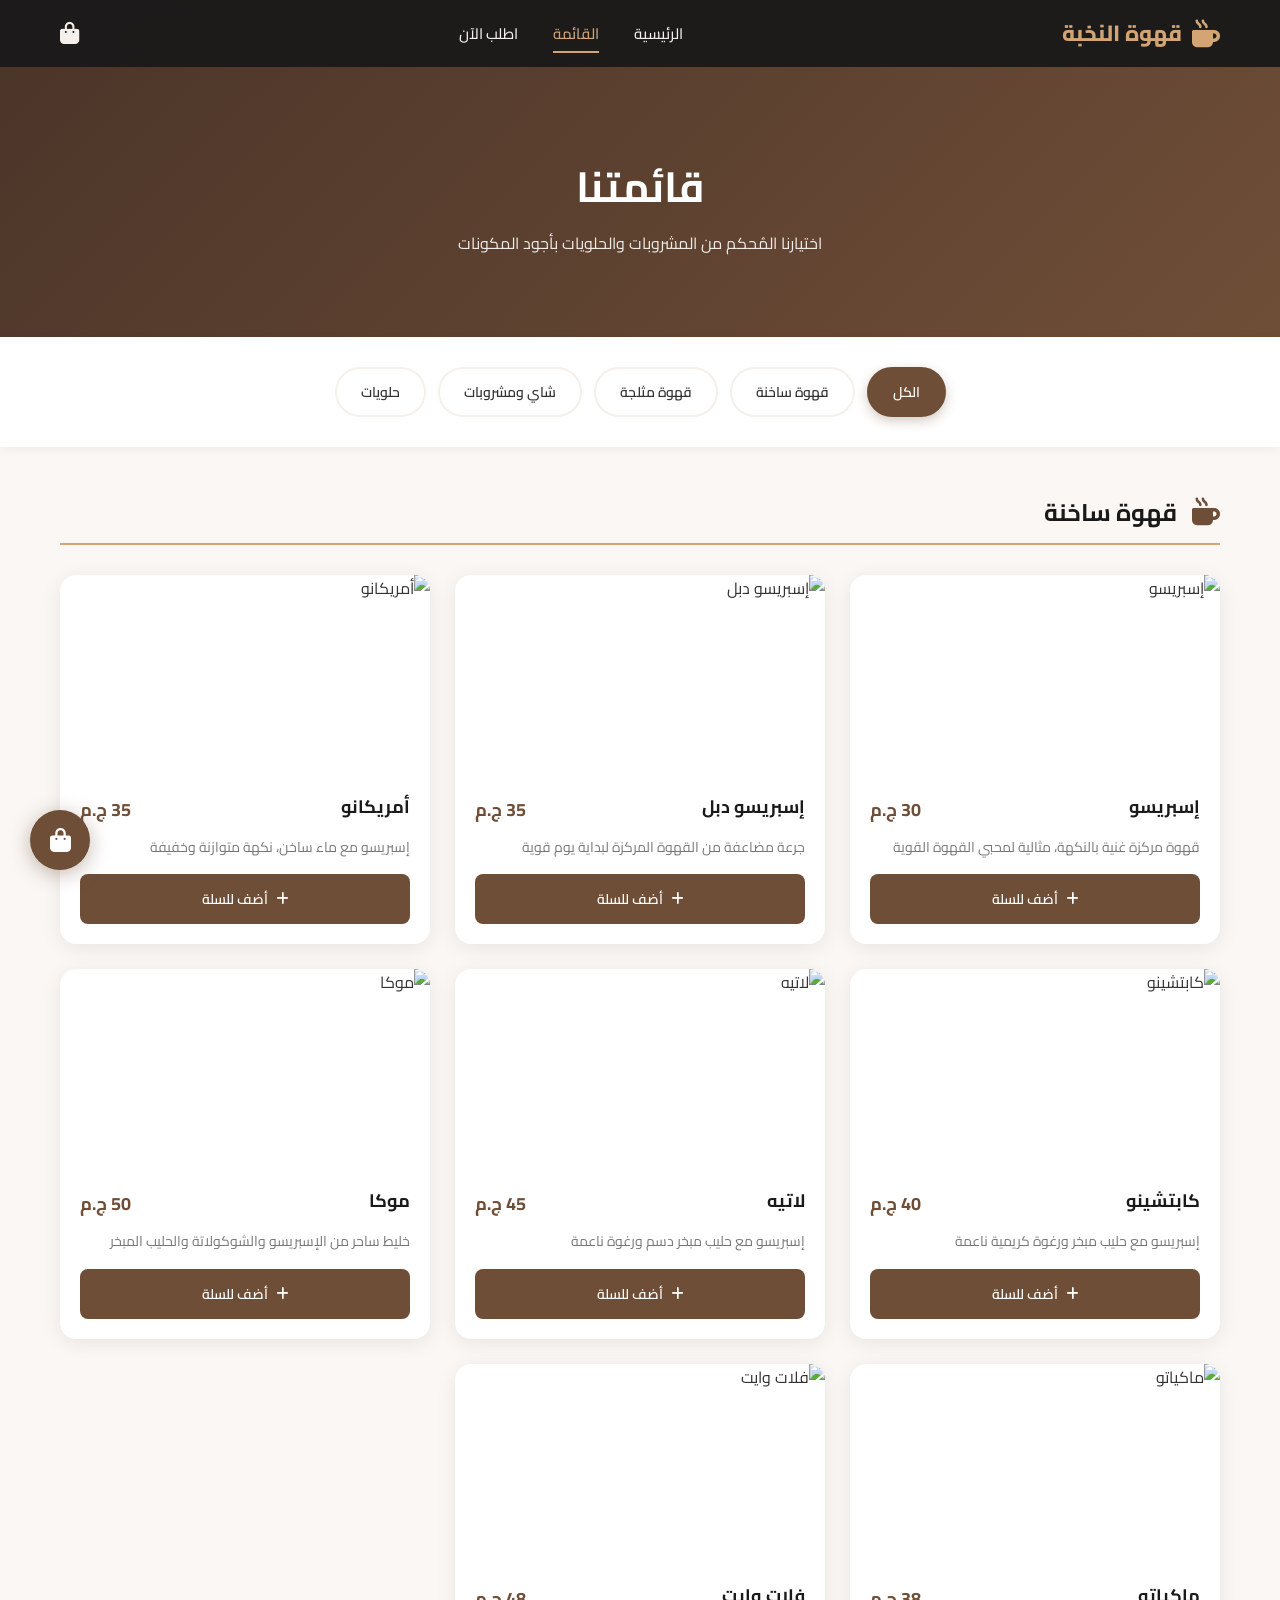
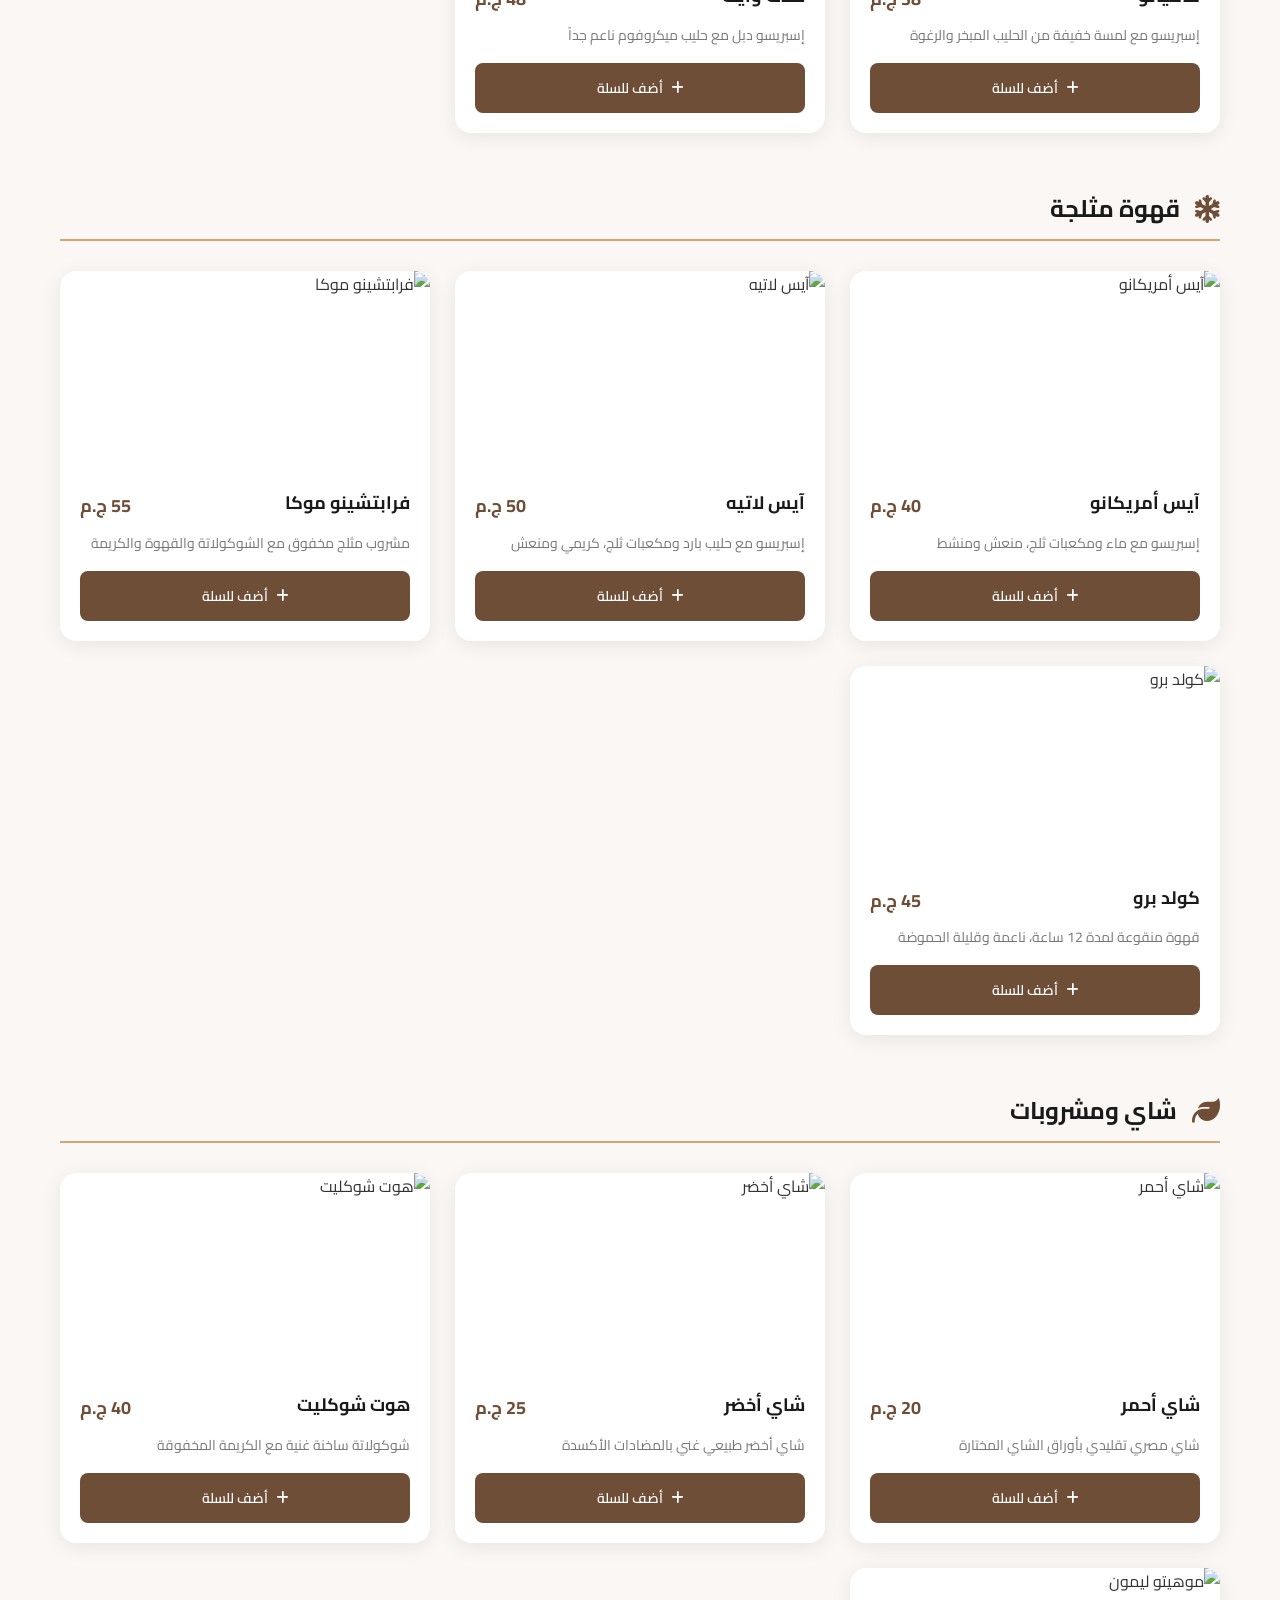
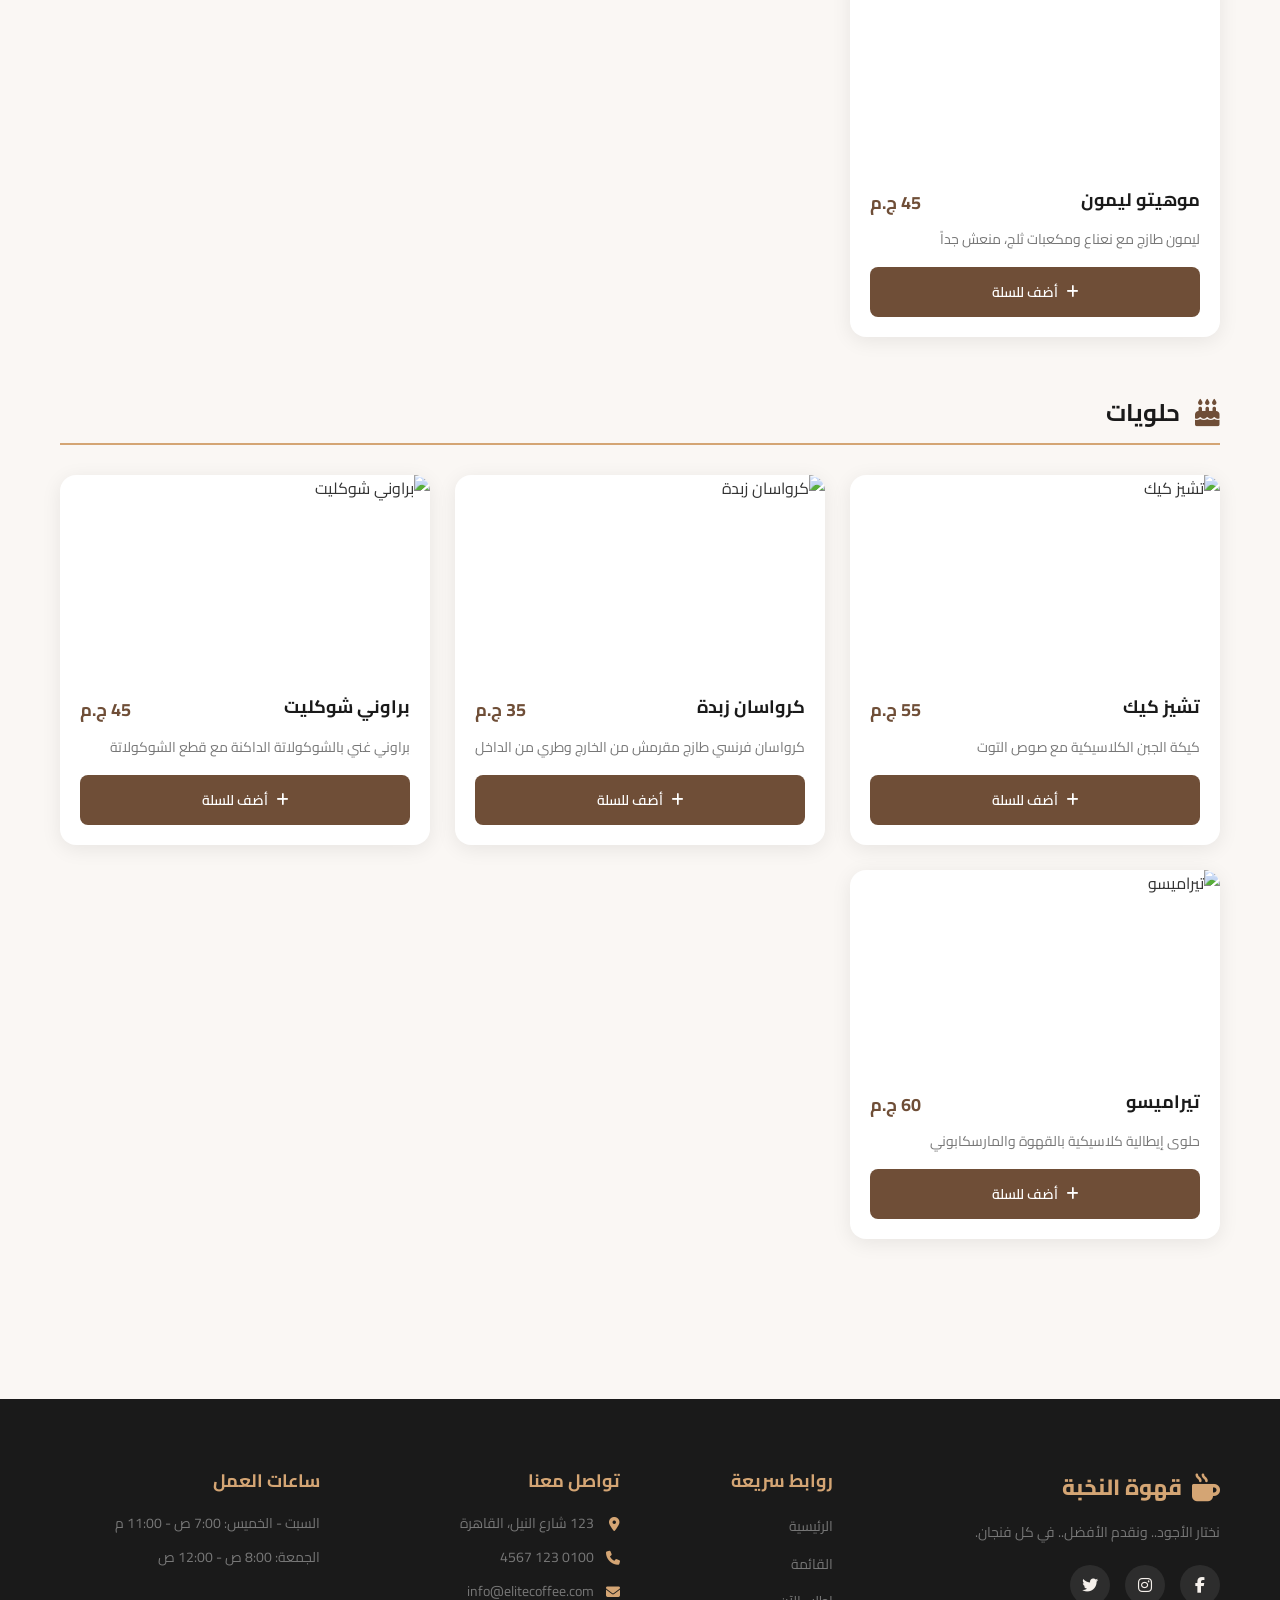
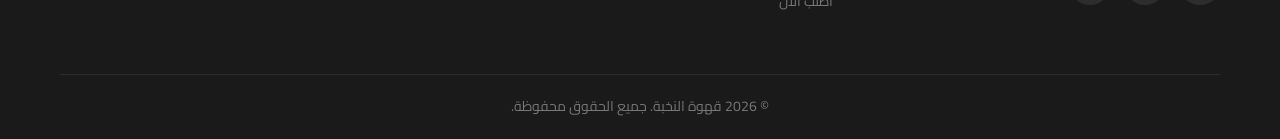
==== menu.html @ 3e500f98 "d" ====
<!DOCTYPE html>
<html lang="ar" dir="rtl">
<head>
    <meta charset="UTF-8">
    <meta name="viewport" content="width=device-width, initial-scale=1.0">
    <title>قهوة النخبة | القائمة</title>
    <link rel="stylesheet" href="style.css">
    <link href="https://fonts.googleapis.com/css2?family=Cairo:wght@300;400;600;700;800&display=swap" rel="stylesheet">
    <link rel="stylesheet" href="https://cdnjs.cloudflare.com/ajax/libs/font-awesome/6.4.0/css/all.min.css">
<base target="_blank">
</head>
<body>
    <!-- Navbar -->
    <nav class="navbar">
        <div class="container">
            <a href="index.html" class="logo">
                <i class="fas fa-mug-hot"></i>
                <span>قهوة النخبة</span>
            </a>
            <ul class="nav-links">
                <li><a href="index.html">الرئيسية</a></li>
                <li><a href="menu.html" class="active">القائمة</a></li>
                <li><a href="order.html">اطلب الآن</a></li>
            </ul>
            <a href="order.html" class="cart-icon">
                <i class="fas fa-shopping-bag"></i>
                <span class="cart-count">0</span>
            </a>
        </div>
    </nav>

    <!-- Menu Header -->
    <section class="page-header">
        <div class="page-header-content">
            <h1>قائمتنا</h1>
            <p>اختيارنا المُحكم من المشروبات والحلويات بأجود المكونات</p>
        </div>
    </section>

    <!-- Menu Filter -->
    <section class="menu-filter">
        <div class="container">
            <div class="filter-buttons">
                <button class="filter-btn active" data-filter="all">الكل</button>
                <button class="filter-btn" data-filter="hot">قهوة ساخنة</button>
                <button class="filter-btn" data-filter="cold">قهوة مثلجة</button>
                <button class="filter-btn" data-filter="tea">شاي ومشروبات</button>
                <button class="filter-btn" data-filter="dessert">حلويات</button>
            </div>
        </div>
    </section>

    <!-- Menu Content -->
    <section class="menu-content">
        <div class="container">
            <!-- Hot Coffee -->
            <div class="menu-category" data-category="hot">
                <div class="category-header">
                    <i class="fas fa-mug-hot"></i>
                    <h2>قهوة ساخنة</h2>
                </div>
                <div class="menu-grid">
                    <div class="menu-item" data-id="1" data-name="إسبريسو" data-price="30" data-image="https://images.unsplash.com/photo-1510591509098-f4fdc6d0ff04?w=300&h=300&fit=crop">
                        <div class="menu-item-image">
                            <img src="https://images.unsplash.com/photo-1510591509098-f4fdc6d0ff04?w=300&h=300&fit=crop" alt="إسبريسو">
                        </div>
                        <div class="menu-item-info">
                            <div class="menu-item-header">
                                <h3>إسبريسو</h3>
                                <span class="menu-item-price">30 ج.م</span>
                            </div>
                            <p class="menu-item-desc">قهوة مركزة غنية بالنكهة، مثالية لمحبي القهوة القوية</p>
                            <button class="btn-add" onclick="addToCart(1)">
                                <i class="fas fa-plus"></i> أضف للسلة
                            </button>
                        </div>
                    </div>
                    <div class="menu-item" data-id="2" data-name="إسبريسو دبل" data-price="35" data-image="https://images.unsplash.com/photo-1461023058943-07fcbe16d735?w=300&h=300&fit=crop">
                        <div class="menu-item-image">
                            <img src="https://images.unsplash.com/photo-1461023058943-07fcbe16d735?w=300&h=300&fit=crop" alt="إسبريسو دبل">
                        </div>
                        <div class="menu-item-info">
                            <div class="menu-item-header">
                                <h3>إسبريسو دبل</h3>
                                <span class="menu-item-price">35 ج.م</span>
                            </div>
                            <p class="menu-item-desc">جرعة مضاعفة من القهوة المركزة لبداية يوم قوية</p>
                            <button class="btn-add" onclick="addToCart(2)">
                                <i class="fas fa-plus"></i> أضف للسلة
                            </button>
                        </div>
                    </div>
                    <div class="menu-item" data-id="3" data-name="أمريكانو" data-price="35" data-image="https://images.unsplash.com/photo-1551033406-611cf9a28f67?w=300&h=300&fit=crop">
                        <div class="menu-item-image">
                            <img src="https://images.unsplash.com/photo-1551033406-611cf9a28f67?w=300&h=300&fit=crop" alt="أمريكانو">
                        </div>
                        <div class="menu-item-info">
                            <div class="menu-item-header">
                                <h3>أمريكانو</h3>
                                <span class="menu-item-price">35 ج.م</span>
                            </div>
                            <p class="menu-item-desc">إسبريسو مع ماء ساخن، نكهة متوازنة وخفيفة</p>
                            <button class="btn-add" onclick="addToCart(3)">
                                <i class="fas fa-plus"></i> أضف للسلة
                            </button>
                        </div>
                    </div>
                    <div class="menu-item" data-id="4" data-name="كابتشينو" data-price="40" data-image="https://images.unsplash.com/photo-1572442388796-11668a67e53d?w=300&h=300&fit=crop">
                        <div class="menu-item-image">
                            <img src="https://images.unsplash.com/photo-1572442388796-11668a67e53d?w=300&h=300&fit=crop" alt="كابتشينو">
                        </div>
                        <div class="menu-item-info">
                            <div class="menu-item-header">
                                <h3>كابتشينو</h3>
                                <span class="menu-item-price">40 ج.م</span>
                            </div>
                            <p class="menu-item-desc">إسبريسو مع حليب مبخر ورغوة كريمية ناعمة</p>
                            <button class="btn-add" onclick="addToCart(4)">
                                <i class="fas fa-plus"></i> أضف للسلة
                            </button>
                        </div>
                    </div>
                    <div class="menu-item" data-id="5" data-name="لاتيه" data-price="45" data-image="https://images.unsplash.com/photo-1514432324607-a09d9b4aefda?w=300&h=300&fit=crop">
                        <div class="menu-item-image">
                            <img src="https://images.unsplash.com/photo-1514432324607-a09d9b4aefda?w=300&h=300&fit=crop" alt="لاتيه">
                        </div>
                        <div class="menu-item-info">
                            <div class="menu-item-header">
                                <h3>لاتيه</h3>
                                <span class="menu-item-price">45 ج.م</span>
                            </div>
                            <p class="menu-item-desc">إسبريسو مع حليب مبخر دسم ورغوة ناعمة</p>
                            <button class="btn-add" onclick="addToCart(5)">
                                <i class="fas fa-plus"></i> أضف للسلة
                            </button>
                        </div>
                    </div>
                    <div class="menu-item" data-id="6" data-name="موكا" data-price="50" data-image="https://images.unsplash.com/photo-1517701604599-bb29b5dd7359?w=300&h=300&fit=crop">
                        <div class="menu-item-image">
                            <img src="https://images.unsplash.com/photo-1517701604599-bb29b5dd7359?w=300&h=300&fit=crop" alt="موكا">
                        </div>
                        <div class="menu-item-info">
                            <div class="menu-item-header">
                                <h3>موكا</h3>
                                <span class="menu-item-price">50 ج.م</span>
                            </div>
                            <p class="menu-item-desc">خليط ساحر من الإسبريسو والشوكولاتة والحليب المبخر</p>
                            <button class="btn-add" onclick="addToCart(6)">
                                <i class="fas fa-plus"></i> أضف للسلة
                            </button>
                        </div>
                    </div>
                    <div class="menu-item" data-id="7" data-name="ماكياتو" data-price="38" data-image="https://images.unsplash.com/photo-1485808191679-5f86510681a2?w=300&h=300&fit=crop">
                        <div class="menu-item-image">
                            <img src="https://images.unsplash.com/photo-1485808191679-5f86510681a2?w=300&h=300&fit=crop" alt="ماكياتو">
                        </div>
                        <div class="menu-item-info">
                            <div class="menu-item-header">
                                <h3>ماكياتو</h3>
                                <span class="menu-item-price">38 ج.م</span>
                            </div>
                            <p class="menu-item-desc">إسبريسو مع لمسة خفيفة من الحليب المبخر والرغوة</p>
                            <button class="btn-add" onclick="addToCart(7)">
                                <i class="fas fa-plus"></i> أضف للسلة
                            </button>
                        </div>
                    </div>
                    <div class="menu-item" data-id="8" data-name="فلات وايت" data-price="48" data-image="https://images.unsplash.com/photo-1577968897966-3d4325b36b61?w=300&h=300&fit=crop">
                        <div class="menu-item-image">
                            <img src="https://images.unsplash.com/photo-1577968897966-3d4325b36b61?w=300&h=300&fit=crop" alt="فلات وايت">
                        </div>
                        <div class="menu-item-info">
                            <div class="menu-item-header">
                                <h3>فلات وايت</h3>
                                <span class="menu-item-price">48 ج.م</span>
                            </div>
                            <p class="menu-item-desc">إسبريسو دبل مع حليب ميكروفوم ناعم جداً</p>
                            <button class="btn-add" onclick="addToCart(8)">
                                <i class="fas fa-plus"></i> أضف للسلة
                            </button>
                        </div>
                    </div>
                </div>
            </div>

            <!-- Cold Coffee -->
            <div class="menu-category" data-category="cold">
                <div class="category-header">
                    <i class="fas fa-snowflake"></i>
                    <h2>قهوة مثلجة</h2>
                </div>
                <div class="menu-grid">
                    <div class="menu-item" data-id="9" data-name="آيس أمريكانو" data-price="40" data-image="https://images.unsplash.com/photo-1517701550927-30cf4ba1dba5?w=300&h=300&fit=crop">
                        <div class="menu-item-image">
                            <img src="https://images.unsplash.com/photo-1517701550927-30cf4ba1dba5?w=300&h=300&fit=crop" alt="آيس أمريكانو">
                        </div>
                        <div class="menu-item-info">
                            <div class="menu-item-header">
                                <h3>آيس أمريكانو</h3>
                                <span class="menu-item-price">40 ج.م</span>
                            </div>
                            <p class="menu-item-desc">إسبريسو مع ماء ومكعبات ثلج، منعش ومنشط</p>
                            <button class="btn-add" onclick="addToCart(9)">
                                <i class="fas fa-plus"></i> أضف للسلة
                            </button>
                        </div>
                    </div>
                    <div class="menu-item" data-id="10" data-name="آيس لاتيه" data-price="50" data-image="https://images.unsplash.com/photo-1436491865332-7a61a109cc05?w=300&h=300&fit=crop">
                        <div class="menu-item-image">
                            <img src="https://images.unsplash.com/photo-1436491865332-7a61a109cc05?w=300&h=300&fit=crop" alt="آيس لاتيه">
                        </div>
                        <div class="menu-item-info">
                            <div class="menu-item-header">
                                <h3>آيس لاتيه</h3>
                                <span class="menu-item-price">50 ج.م</span>
                            </div>
                            <p class="menu-item-desc">إسبريسو مع حليب بارد ومكعبات ثلج، كريمي ومنعش</p>
                            <button class="btn-add" onclick="addToCart(10)">
                                <i class="fas fa-plus"></i> أضف للسلة
                            </button>
                        </div>
                    </div>
                    <div class="menu-item" data-id="11" data-name="فرابتشينو موكا" data-price="55" data-image="https://images.unsplash.com/photo-1578314675249-a6910f80cc4e?w=300&h=300&fit=crop">
                        <div class="menu-item-image">
                            <img src="https://images.unsplash.com/photo-1578314675249-a6910f80cc4e?w=300&h=300&fit=crop" alt="فرابتشينو موكا">
                        </div>
                        <div class="menu-item-info">
                            <div class="menu-item-header">
                                <h3>فرابتشينو موكا</h3>
                                <span class="menu-item-price">55 ج.م</span>
                            </div>
                            <p class="menu-item-desc">مشروب مثلج مخفوق مع الشوكولاتة والقهوة والكريمة</p>
                            <button class="btn-add" onclick="addToCart(11)">
                                <i class="fas fa-plus"></i> أضف للسلة
                            </button>
                        </div>
                    </div>
                    <div class="menu-item" data-id="12" data-name="كولد برو" data-price="45" data-image="https://images.unsplash.com/photo-1461023058943-07fcbe16d735?w=300&h=300&fit=crop">
                        <div class="menu-item-image">
                            <img src="https://images.unsplash.com/photo-1461023058943-07fcbe16d735?w=300&h=300&fit=crop" alt="كولد برو">
                        </div>
                        <div class="menu-item-info">
                            <div class="menu-item-header">
                                <h3>كولد برو</h3>
                                <span class="menu-item-price">45 ج.م</span>
                            </div>
                            <p class="menu-item-desc">قهوة منقوعة لمدة 12 ساعة، ناعمة وقليلة الحموضة</p>
                            <button class="btn-add" onclick="addToCart(12)">
                                <i class="fas fa-plus"></i> أضف للسلة
                            </button>
                        </div>
                    </div>
                </div>
            </div>

            <!-- Tea -->
            <div class="menu-category" data-category="tea">
                <div class="category-header">
                    <i class="fas fa-leaf"></i>
                    <h2>شاي ومشروبات</h2>
                </div>
                <div class="menu-grid">
                    <div class="menu-item" data-id="13" data-name="شاي أحمر" data-price="20" data-image="https://images.unsplash.com/photo-1594631252845-29fc4cc8cde9?w=300&h=300&fit=crop">
                        <div class="menu-item-image">
                            <img src="https://images.unsplash.com/photo-1594631252845-29fc4cc8cde9?w=300&h=300&fit=crop" alt="شاي أحمر">
                        </div>
                        <div class="menu-item-info">
                            <div class="menu-item-header">
                                <h3>شاي أحمر</h3>
                                <span class="menu-item-price">20 ج.م</span>
                            </div>
                            <p class="menu-item-desc">شاي مصري تقليدي بأوراق الشاي المختارة</p>
                            <button class="btn-add" onclick="addToCart(13)">
                                <i class="fas fa-plus"></i> أضف للسلة
                            </button>
                        </div>
                    </div>
                    <div class="menu-item" data-id="14" data-name="شاي أخضر" data-price="25" data-image="https://images.unsplash.com/photo-1627435601361-ec25f5b1d0e5?w=300&h=300&fit=crop">
                        <div class="menu-item-image">
                            <img src="https://images.unsplash.com/photo-1627435601361-ec25f5b1d0e5?w=300&h=300&fit=crop" alt="شاي أخضر">
                        </div>
                        <div class="menu-item-info">
                            <div class="menu-item-header">
                                <h3>شاي أخضر</h3>
                                <span class="menu-item-price">25 ج.م</span>
                            </div>
                            <p class="menu-item-desc">شاي أخضر طبيعي غني بالمضادات الأكسدة</p>
                            <button class="btn-add" onclick="addToCart(14)">
                                <i class="fas fa-plus"></i> أضف للسلة
                            </button>
                        </div>
                    </div>
                    <div class="menu-item" data-id="15" data-name="هوت شوكليت" data-price="40" data-image="https://images.unsplash.com/photo-1542990253-0d0f5be5f0ed?w=300&h=300&fit=crop">
                        <div class="menu-item-image">
                            <img src="https://images.unsplash.com/photo-1542990253-0d0f5be5f0ed?w=300&h=300&fit=crop" alt="هوت شوكليت">
                        </div>
                        <div class="menu-item-info">
                            <div class="menu-item-header">
                                <h3>هوت شوكليت</h3>
                                <span class="menu-item-price">40 ج.م</span>
                            </div>
                            <p class="menu-item-desc">شوكولاتة ساخنة غنية مع الكريمة المخفوقة</p>
                            <button class="btn-add" onclick="addToCart(15)">
                                <i class="fas fa-plus"></i> أضف للسلة
                            </button>
                        </div>
                    </div>
                    <div class="menu-item" data-id="16" data-name="موهيتو ليمون" data-price="45" data-image="https://images.unsplash.com/photo-1513558161293-cdaf765ed2fd?w=300&h=300&fit=crop">
                        <div class="menu-item-image">
                            <img src="https://images.unsplash.com/photo-1513558161293-cdaf765ed2fd?w=300&h=300&fit=crop" alt="موهيتو ليمون">
                        </div>
                        <div class="menu-item-info">
                            <div class="menu-item-header">
                                <h3>موهيتو ليمون</h3>
                                <span class="menu-item-price">45 ج.م</span>
                            </div>
                            <p class="menu-item-desc">ليمون طازج مع نعناع ومكعبات ثلج، منعش جداً</p>
                            <button class="btn-add" onclick="addToCart(16)">
                                <i class="fas fa-plus"></i> أضف للسلة
                            </button>
                        </div>
                    </div>
                </div>
            </div>

            <!-- Desserts -->
            <div class="menu-category" data-category="dessert">
                <div class="category-header">
                    <i class="fas fa-birthday-cake"></i>
                    <h2>حلويات</h2>
                </div>
                <div class="menu-grid">
                    <div class="menu-item" data-id="17" data-name="تشيز كيك" data-price="55" data-image="https://images.unsplash.com/photo-1524351199678-941a58a3df26?w=300&h=300&fit=crop">
                        <div class="menu-item-image">
                            <img src="https://images.unsplash.com/photo-1524351199678-941a58a3df26?w=300&h=300&fit=crop" alt="تشيز كيك">
                        </div>
                        <div class="menu-item-info">
                            <div class="menu-item-header">
                                <h3>تشيز كيك</h3>
                                <span class="menu-item-price">55 ج.م</span>
                            </div>
                            <p class="menu-item-desc">كيكة الجبن الكلاسيكية مع صوص التوت</p>
                            <button class="btn-add" onclick="addToCart(17)">
                                <i class="fas fa-plus"></i> أضف للسلة
                            </button>
                        </div>
                    </div>
                    <div class="menu-item" data-id="18" data-name="كرواسان زبدة" data-price="35" data-image="https://images.unsplash.com/photo-1555507036-ab1f40388085?w=300&h=300&fit=crop">
                        <div class="menu-item-image">
                            <img src="https://images.unsplash.com/photo-1555507036-ab1f40388085?w=300&h=300&fit=crop" alt="كرواسان زبدة">
                        </div>
                        <div class="menu-item-info">
                            <div class="menu-item-header">
                                <h3>كرواسان زبدة</h3>
                                <span class="menu-item-price">35 ج.م</span>
                            </div>
                            <p class="menu-item-desc">كرواسان فرنسي طازج مقرمش من الخارج وطري من الداخل</p>
                            <button class="btn-add" onclick="addToCart(18)">
                                <i class="fas fa-plus"></i> أضف للسلة
                            </button>
                        </div>
                    </div>
                    <div class="menu-item" data-id="19" data-name="براوني شوكليت" data-price="45" data-image="https://images.unsplash.com/photo-1606313564200-e75d5e30476c?w=300&h=300&fit=crop">
                        <div class="menu-item-image">
                            <img src="https://images.unsplash.com/photo-1606313564200-e75d5e30476c?w=300&h=300&fit=crop" alt="براوني شوكليت">
                        </div>
                        <div class="menu-item-info">
                            <div class="menu-item-header">
                                <h3>براوني شوكليت</h3>
                                <span class="menu-item-price">45 ج.م</span>
                            </div>
                            <p class="menu-item-desc">براوني غني بالشوكولاتة الداكنة مع قطع الشوكولاتة</p>
                            <button class="btn-add" onclick="addToCart(19)">
                                <i class="fas fa-plus"></i> أضف للسلة
                            </button>
                        </div>
                    </div>
                    <div class="menu-item" data-id="20" data-name="تيراميسو" data-price="60" data-image="https://images.unsplash.com/photo-1571877227200-a0d98ea607e9?w=300&h=300&fit=crop">
                        <div class="menu-item-image">
                            <img src="https://images.unsplash.com/photo-1571877227200-a0d98ea607e9?w=300&h=300&fit=crop" alt="تيراميسو">
                        </div>
                        <div class="menu-item-info">
                            <div class="menu-item-header">
                                <h3>تيراميسو</h3>
                                <span class="menu-item-price">60 ج.م</span>
                            </div>
                            <p class="menu-item-desc">حلوى إيطالية كلاسيكية بالقهوة والمارسكابوني</p>
                            <button class="btn-add" onclick="addToCart(20)">
                                <i class="fas fa-plus"></i> أضف للسلة
                            </button>
                        </div>
                    </div>
                </div>
            </div>
        </div>
    </section>

    <!-- Cart Floating Button -->
    <a href="order.html" class="cart-floating">
        <i class="fas fa-shopping-bag"></i>
        <span class="cart-floating-count">0</span>
    </a>

    <!-- Footer -->
    <footer class="footer">
        <div class="container">
            <div class="footer-grid">
                <div class="footer-brand">
                    <a href="index.html" class="logo">
                        <i class="fas fa-mug-hot"></i>
                        <span>قهوة النخبة</span>
                    </a>
                    <p>نختار الأجود.. ونقدم الأفضل.. في كل فنجان.</p>
                    <div class="social-links">
                        <a href="#"><i class="fab fa-facebook-f"></i></a>
                        <a href="#"><i class="fab fa-instagram"></i></a>
                        <a href="#"><i class="fab fa-twitter"></i></a>
                    </div>
                </div>
                <div class="footer-links">
                    <h4>روابط سريعة</h4>
                    <ul>
                        <li><a href="index.html">الرئيسية</a></li>
                        <li><a href="menu.html">القائمة</a></li>
                        <li><a href="order.html">اطلب الآن</a></li>
                    </ul>
                </div>
                <div class="footer-contact">
                    <h4>تواصل معنا</h4>
                    <p><i class="fas fa-map-marker-alt"></i> 123 شارع النيل، القاهرة</p>
                    <p><i class="fas fa-phone"></i> 0100 123 4567</p>
                    <p><i class="fas fa-envelope"></i> info@elitecoffee.com</p>
                </div>
                <div class="footer-hours">
                    <h4>ساعات العمل</h4>
                    <p>السبت - الخميس: 7:00 ص - 11:00 م</p>
                    <p>الجمعة: 8:00 ص - 12:00 ص</p>
                </div>
            </div>
            <div class="footer-bottom">
                <p>© 2026 قهوة النخبة. جميع الحقوق محفوظة.</p>
            </div>
        </div>
    </footer>

    <script src="script.js"></script>
</body>
</html>
---- style.css ----
/* ============================================
   COFFEE SHOP - ELITE COFFEE
   Modern, Organized, RTL Arabic Stylesheet
   ============================================ */

/* Reset & Base */
*, *::before, *::after {
    margin: 0;
    padding: 0;
    box-sizing: border-box;
}

:root {
    --primary: #6F4E37;
    --primary-dark: #4A3428;
    --primary-light: #8B6914;
    --secondary: #D4A574;
    --accent: #C68B59;
    --dark: #1A1A1A;
    --dark-light: #2D2D2D;
    --light: #F5F0EB;
    --lighter: #FAF7F4;
    --white: #FFFFFF;
    --text: #333333;
    --text-light: #777777;
    --success: #27ae60;
    --danger: #e74c3c;
    --shadow: 0 4px 20px rgba(0,0,0,0.08);
    --shadow-hover: 0 8px 30px rgba(0,0,0,0.15);
    --radius: 16px;
    --radius-sm: 8px;
    --transition: all 0.3s ease;
}

html {
    scroll-behavior: smooth;
}

body {
    font-family: 'Cairo', sans-serif;
    background: var(--lighter);
    color: var(--text);
    line-height: 1.7;
    overflow-x: hidden;
}

.container {
    max-width: 1200px;
    margin: 0 auto;
    padding: 0 20px;
}

/* Typography */
h1, h2, h3, h4 {
    font-weight: 700;
    line-height: 1.3;
}

a {
    text-decoration: none;
    color: inherit;
}

ul {
    list-style: none;
}

img {
    max-width: 100%;
    display: block;
}

/* Buttons */
.btn {
    display: inline-flex;
    align-items: center;
    gap: 8px;
    padding: 14px 32px;
    border-radius: 50px;
    font-weight: 600;
    font-size: 15px;
    cursor: pointer;
    border: none;
    transition: var(--transition);
    font-family: 'Cairo', sans-serif;
}

.btn-primary {
    background: var(--primary);
    color: var(--white);
    box-shadow: 0 4px 15px rgba(111, 78, 55, 0.3);
}

.btn-primary:hover {
    background: var(--primary-dark);
    transform: translateY(-2px);
    box-shadow: 0 6px 20px rgba(111, 78, 55, 0.4);
}

.btn-outline {
    background: transparent;
    color: var(--white);
    border: 2px solid var(--white);
}

.btn-outline:hover {
    background: var(--white);
    color: var(--primary);
}

.text-center {
    text-align: center;
}

/* ============================================
   NAVBAR
   ============================================ */
.navbar {
    position: fixed;
    top: 0;
    left: 0;
    right: 0;
    z-index: 1000;
    background: rgba(26, 26, 26, 0.95);
    backdrop-filter: blur(10px);
    padding: 15px 0;
    transition: var(--transition);
}

.navbar .container {
    display: flex;
    align-items: center;
    justify-content: space-between;
}

.logo {
    display: flex;
    align-items: center;
    gap: 10px;
    font-size: 22px;
    font-weight: 800;
    color: var(--secondary);
}

.logo i {
    font-size: 28px;
    color: var(--secondary);
}

.nav-links {
    display: flex;
    gap: 35px;
}

.nav-links a {
    color: var(--light);
    font-weight: 500;
    font-size: 15px;
    position: relative;
    padding: 5px 0;
    transition: var(--transition);
}

.nav-links a::after {
    content: '';
    position: absolute;
    bottom: 0;
    right: 0;
    width: 0;
    height: 2px;
    background: var(--secondary);
    transition: var(--transition);
}

.nav-links a:hover,
.nav-links a.active {
    color: var(--secondary);
}

.nav-links a:hover::after,
.nav-links a.active::after {
    width: 100%;
}

.cart-icon {
    position: relative;
    color: var(--light);
    font-size: 22px;
    transition: var(--transition);
}

.cart-icon:hover {
    color: var(--secondary);
}

.cart-count {
    position: absolute;
    top: -8px;
    right: -8px;
    background: var(--danger);
    color: var(--white);
    font-size: 11px;
    font-weight: 700;
    width: 20px;
    height: 20px;
    border-radius: 50%;
    display: flex;
    align-items: center;
    justify-content: center;
}

/* ============================================
   HERO SECTION
   ============================================ */
.hero {
    position: relative;
    height: 100vh;
    min-height: 600px;
    display: flex;
    align-items: center;
    justify-content: center;
    background: url('https://images.unsplash.com/photo-1497935586351-b67a49e012bf?w=1920&h=1080&fit=crop') center/cover no-repeat;
    overflow: hidden;
}

.hero-overlay {
    position: absolute;
    inset: 0;
    background: linear-gradient(135deg, rgba(26,26,26,0.85) 0%, rgba(74,52,40,0.75) 100%);
}

.hero-content {
    position: relative;
    z-index: 2;
    text-align: center;
    color: var(--white);
    max-width: 800px;
    padding: 0 20px;
    animation: fadeInUp 1s ease;
}

.hero-content h1 {
    font-size: clamp(32px, 5vw, 56px);
    margin-bottom: 20px;
    text-shadow: 2px 2px 10px rgba(0,0,0,0.3);
}

.hero-content p {
    font-size: clamp(16px, 2vw, 20px);
    margin-bottom: 40px;
    opacity: 0.9;
    line-height: 1.8;
}

.hero-buttons {
    display: flex;
    gap: 20px;
    justify-content: center;
    flex-wrap: wrap;
}

.scroll-down {
    position: absolute;
    bottom: 30px;
    left: 50%;
    transform: translateX(-50%);
    color: var(--white);
    font-size: 24px;
    animation: bounce 2s infinite;
    cursor: pointer;
    z-index: 2;
    opacity: 0.7;
}

@keyframes bounce {
    0%, 20%, 50%, 80%, 100% { transform: translateX(-50%) translateY(0); }
    40% { transform: translateX(-50%) translateY(-15px); }
    60% { transform: translateX(-50%) translateY(-8px); }
}

@keyframes fadeInUp {
    from { opacity: 0; transform: translateY(30px); }
    to { opacity: 1; transform: translateY(0); }
}

/* ============================================
   SECTION HEADER
   ============================================ */
.section-header {
    text-align: center;
    margin-bottom: 50px;
}

.section-tag {
    display: inline-block;
    color: var(--primary);
    font-weight: 600;
    font-size: 14px;
    text-transform: uppercase;
    letter-spacing: 2px;
    margin-bottom: 10px;
    position: relative;
}

.section-tag::before,
.section-tag::after {
    content: '—';
    margin: 0 10px;
    color: var(--secondary);
}

.section-header h2 {
    font-size: clamp(24px, 3vw, 36px);
    color: var(--dark);
}

/* ============================================
   FEATURES SECTION
   ============================================ */
.features {
    padding: 100px 0;
    background: var(--white);
}

.features-grid {
    display: grid;
    grid-template-columns: repeat(auto-fit, minmax(250px, 1fr));
    gap: 30px;
}

.feature-card {
    text-align: center;
    padding: 40px 25px;
    border-radius: var(--radius);
    background: var(--lighter);
    transition: var(--transition);
    border: 1px solid transparent;
}

.feature-card:hover {
    transform: translateY(-8px);
    box-shadow: var(--shadow-hover);
    border-color: var(--secondary);
    background: var(--white);
}

.feature-icon {
    width: 70px;
    height: 70px;
    border-radius: 50%;
    background: linear-gradient(135deg, var(--primary), var(--accent));
    display: flex;
    align-items: center;
    justify-content: center;
    margin: 0 auto 20px;
    color: var(--white);
    font-size: 28px;
}

.feature-card h3 {
    font-size: 20px;
    margin-bottom: 12px;
    color: var(--dark);
}

.feature-card p {
    color: var(--text-light);
    font-size: 14px;
}

/* ============================================
   POPULAR PREVIEW
   ============================================ */
.popular-preview {
    padding: 100px 0;
    background: var(--lighter);
}

.popular-grid {
    display: grid;
    grid-template-columns: repeat(auto-fit, minmax(220px, 1fr));
    gap: 25px;
    margin-bottom: 40px;
}

.popular-item {
    background: var(--white);
    border-radius: var(--radius);
    overflow: hidden;
    box-shadow: var(--shadow);
    transition: var(--transition);
}

.popular-item:hover {
    transform: translateY(-8px);
    box-shadow: var(--shadow-hover);
}

.popular-item img {
    width: 100%;
    height: 220px;
    object-fit: cover;
    transition: var(--transition);
}

.popular-item:hover img {
    transform: scale(1.05);
}

.popular-info {
    padding: 20px;
    text-align: center;
}

.popular-info h3 {
    font-size: 18px;
    margin-bottom: 8px;
    color: var(--dark);
}

.price {
    color: var(--primary);
    font-weight: 700;
    font-size: 18px;
}

/* ============================================
   ABOUT SECTION
   ============================================ */
.about {
    padding: 100px 0;
    background: var(--white);
}

.about-grid {
    display: grid;
    grid-template-columns: 1fr 1fr;
    gap: 60px;
    align-items: center;
}

.about-image {
    position: relative;
    border-radius: var(--radius);
    overflow: hidden;
    box-shadow: var(--shadow-hover);
}

.about-image img {
    width: 100%;
    height: 100%;
    object-fit: cover;
    border-radius: var(--radius);
}

.about-image::before {
    content: '';
    position: absolute;
    top: -20px;
    right: -20px;
    width: 100%;
    height: 100%;
    border: 3px solid var(--secondary);
    border-radius: var(--radius);
    z-index: -1;
}

.about-content h2 {
    font-size: clamp(24px, 3vw, 32px);
    margin-bottom: 20px;
    color: var(--dark);
}

.about-content p {
    color: var(--text-light);
    margin-bottom: 15px;
    font-size: 15px;
}

.about-stats {
    display: flex;
    gap: 40px;
    margin-top: 30px;
}

.stat {
    text-align: center;
}

.stat-num {
    display: block;
    font-size: 32px;
    font-weight: 800;
    color: var(--primary);
}

.stat-label {
    font-size: 14px;
    color: var(--text-light);
}

/* ============================================
   FOOTER
   ============================================ */
.footer {
    background: var(--dark);
    color: var(--light);
    padding: 70px 0 0;
}

.footer-grid {
    display: grid;
    grid-template-columns: 2fr 1fr 1.5fr 1.5fr;
    gap: 40px;
    margin-bottom: 50px;
}

.footer-brand .logo {
    margin-bottom: 15px;
    display: inline-flex;
}

.footer-brand p {
    color: var(--text-light);
    margin-bottom: 20px;
    font-size: 14px;
}

.social-links {
    display: flex;
    gap: 15px;
}

.social-links a {
    width: 40px;
    height: 40px;
    border-radius: 50%;
    background: var(--dark-light);
    display: flex;
    align-items: center;
    justify-content: center;
    color: var(--light);
    transition: var(--transition);
}

.social-links a:hover {
    background: var(--primary);
    color: var(--white);
    transform: translateY(-3px);
}

.footer-links h4,
.footer-contact h4,
.footer-hours h4 {
    font-size: 18px;
    margin-bottom: 20px;
    color: var(--secondary);
}

.footer-links ul li {
    margin-bottom: 10px;
}

.footer-links ul li a {
    color: var(--text-light);
    transition: var(--transition);
    font-size: 14px;
}

.footer-links ul li a:hover {
    color: var(--secondary);
    padding-right: 5px;
}

.footer-contact p,
.footer-hours p {
    margin-bottom: 10px;
    font-size: 14px;
    color: var(--text-light);
    display: flex;
    align-items: center;
    gap: 10px;
}

.footer-contact p i {
    color: var(--secondary);
    width: 16px;
}

.footer-bottom {
    border-top: 1px solid var(--dark-light);
    padding: 20px 0;
    text-align: center;
    color: var(--text-light);
    font-size: 14px;
}

/* ============================================
   PAGE HEADER (Menu & Order)
   ============================================ */
.page-header {
    padding: 160px 0 80px;
    background: linear-gradient(135deg, var(--primary-dark) 0%, var(--primary) 100%);
    text-align: center;
    color: var(--white);
    position: relative;
    overflow: hidden;
}

.page-header::before {
    content: '';
    position: absolute;
    top: 0;
    left: 0;
    right: 0;
    bottom: 0;
    background: url('https://images.unsplash.com/photo-1447933601403-0c6688de566e?w=1920&h=600&fit=crop') center/cover;
    opacity: 0.15;
}

.page-header-content {
    position: relative;
    z-index: 1;
}

.page-header h1 {
    font-size: clamp(28px, 4vw, 42px);
    margin-bottom: 15px;
}

.page-header p {
    font-size: 16px;
    opacity: 0.9;
    max-width: 500px;
    margin: 0 auto;
}

/* ============================================
   MENU FILTER
   ============================================ */
.menu-filter {
    padding: 30px 0;
    background: var(--white);
    position: sticky;
    top: 65px;
    z-index: 100;
    box-shadow: 0 2px 10px rgba(0,0,0,0.05);
}

.filter-buttons {
    display: flex;
    gap: 12px;
    justify-content: center;
    flex-wrap: wrap;
}

.filter-btn {
    padding: 10px 24px;
    border-radius: 50px;
    border: 2px solid var(--light);
    background: var(--white);
    color: var(--text);
    font-family: 'Cairo', sans-serif;
    font-weight: 600;
    font-size: 14px;
    cursor: pointer;
    transition: var(--transition);
}

.filter-btn:hover,
.filter-btn.active {
    background: var(--primary);
    color: var(--white);
    border-color: var(--primary);
    box-shadow: 0 4px 12px rgba(111, 78, 55, 0.3);
}

/* ============================================
   MENU CONTENT
   ============================================ */
.menu-content {
    padding: 50px 0 100px;
    background: var(--lighter);
}

.menu-category {
    margin-bottom: 60px;
}

.category-header {
    display: flex;
    align-items: center;
    gap: 15px;
    margin-bottom: 30px;
    padding-bottom: 15px;
    border-bottom: 2px solid var(--secondary);
}

.category-header i {
    font-size: 28px;
    color: var(--primary);
}

.category-header h2 {
    font-size: 24px;
    color: var(--dark);
}

.menu-grid {
    display: grid;
    grid-template-columns: repeat(auto-fill, minmax(280px, 1fr));
    gap: 25px;
}

.menu-item {
    background: var(--white);
    border-radius: var(--radius);
    overflow: hidden;
    box-shadow: var(--shadow);
    transition: var(--transition);
    display: flex;
    flex-direction: column;
}

.menu-item:hover {
    transform: translateY(-5px);
    box-shadow: var(--shadow-hover);
}

.menu-item-image {
    height: 200px;
    overflow: hidden;
}

.menu-item-image img {
    width: 100%;
    height: 100%;
    object-fit: cover;
    transition: var(--transition);
}

.menu-item:hover .menu-item-image img {
    transform: scale(1.08);
}

.menu-item-info {
    padding: 20px;
    flex: 1;
    display: flex;
    flex-direction: column;
}

.menu-item-header {
    display: flex;
    justify-content: space-between;
    align-items: flex-start;
    margin-bottom: 10px;
    gap: 10px;
}

.menu-item-header h3 {
    font-size: 18px;
    color: var(--dark);
}

.menu-item-price {
    font-size: 18px;
    font-weight: 700;
    color: var(--primary);
    white-space: nowrap;
}

.menu-item-desc {
    font-size: 14px;
    color: var(--text-light);
    margin-bottom: 15px;
    flex: 1;
}

.btn-add {
    width: 100%;
    padding: 12px;
    border-radius: var(--radius-sm);
    border: none;
    background: var(--primary);
    color: var(--white);
    font-family: 'Cairo', sans-serif;
    font-weight: 600;
    font-size: 14px;
    cursor: pointer;
    transition: var(--transition);
    display: flex;
    align-items: center;
    justify-content: center;
    gap: 8px;
}

.btn-add:hover {
    background: var(--primary-dark);
    transform: scale(1.02);
}

/* Cart Floating Button */
.cart-floating {
    position: fixed;
    bottom: 30px;
    left: 30px;
    width: 60px;
    height: 60px;
    border-radius: 50%;
    background: var(--primary);
    color: var(--white);
    display: flex;
    align-items: center;
    justify-content: center;
    font-size: 24px;
    box-shadow: 0 4px 20px rgba(111, 78, 55, 0.4);
    z-index: 999;
    transition: var(--transition);
    animation: pulse 2s infinite;
}

.cart-floating:hover {
    transform: scale(1.1);
    background: var(--primary-dark);
}

.cart-floating-count {
    position: absolute;
    top: -5px;
    right: -5px;
    background: var(--danger);
    color: var(--white);
    font-size: 12px;
    font-weight: 700;
    width: 22px;
    height: 22px;
    border-radius: 50%;
    display: flex;
    align-items: center;
    justify-content: center;
}

@keyframes pulse {
    0% { box-shadow: 0 0 0 0 rgba(111, 78, 55, 0.4); }
    70% { box-shadow: 0 0 0 15px rgba(111, 78, 55, 0); }
    100% { box-shadow: 0 0 0 0 rgba(111, 78, 55, 0); }
}

/* ============================================
   ORDER PAGE
   ============================================ */
.order-content {
    padding: 50px 0 100px;
    background: var(--lighter);
}

.order-grid {
    display: grid;
    grid-template-columns: 1.5fr 1fr;
    gap: 30px;
}

/* Cart Section */
.cart-section {
    background: var(--white);
    border-radius: var(--radius);
    padding: 30px;
    box-shadow: var(--shadow);
    height: fit-content;
}

.cart-header {
    display: flex;
    justify-content: space-between;
    align-items: center;
    margin-bottom: 25px;
    padding-bottom: 15px;
    border-bottom: 2px solid var(--light);
}

.cart-header h2 {
    font-size: 20px;
    color: var(--dark);
    display: flex;
    align-items: center;
    gap: 10px;
}

.cart-header h2 i {
    color: var(--primary);
}

.btn-clear {
    background: none;
    border: none;
    color: var(--danger);
    font-family: 'Cairo', sans-serif;
    font-size: 14px;
    cursor: pointer;
    display: flex;
    align-items: center;
    gap: 5px;
    transition: var(--transition);
}

.btn-clear:hover {
    opacity: 0.8;
}

/* Cart Empty */
.cart-empty {
    text-align: center;
    padding: 50px 20px;
}

.cart-empty i {
    font-size: 60px;
    color: var(--light);
    margin-bottom: 20px;
}

.cart-empty h3 {
    color: var(--dark);
    margin-bottom: 10px;
}

.cart-empty p {
    color: var(--text-light);
    margin-bottom: 25px;
}

/* Cart Item */
.cart-item {
    display: flex;
    gap: 15px;
    padding: 20px 0;
    border-bottom: 1px solid var(--light);
    align-items: center;
}

.cart-item:last-child {
    border-bottom: none;
}

.cart-item-image {
    width: 80px;
    height: 80px;
    border-radius: var(--radius-sm);
    overflow: hidden;
    flex-shrink: 0;
}

.cart-item-image img {
    width: 100%;
    height: 100%;
    object-fit: cover;
}

.cart-item-details {
    flex: 1;
}

.cart-item-details h4 {
    font-size: 16px;
    color: var(--dark);
    margin-bottom: 5px;
}

.cart-item-details .item-price {
    color: var(--primary);
    font-weight: 700;
    font-size: 15px;
}

.cart-item-actions {
    display: flex;
    align-items: center;
    gap: 10px;
}

.qty-btn {
    width: 30px;
    height: 30px;
    border-radius: 50%;
    border: 1px solid var(--light);
    background: var(--white);
    color: var(--text);
    font-size: 16px;
    cursor: pointer;
    display: flex;
    align-items: center;
    justify-content: center;
    transition: var(--transition);
}

.qty-btn:hover {
    background: var(--primary);
    color: var(--white);
    border-color: var(--primary);
}

.qty-value {
    font-weight: 700;
    font-size: 16px;
    min-width: 24px;
    text-align: center;
}

.btn-remove {
    background: none;
    border: none;
    color: var(--danger);
    font-size: 18px;
    cursor: pointer;
    margin-right: 10px;
    transition: var(--transition);
}

.btn-remove:hover {
    transform: scale(1.2);
}

/* Order Summary */
.order-summary {
    display: flex;
    flex-direction: column;
    gap: 20px;
}

.summary-card,
.checkout-card {
    background: var(--white);
    border-radius: var(--radius);
    padding: 25px;
    box-shadow: var(--shadow);
}

.summary-card h2,
.checkout-card h2 {
    font-size: 18px;
    color: var(--dark);
    margin-bottom: 20px;
    display: flex;
    align-items: center;
    gap: 10px;
}

.summary-card h2 i,
.checkout-card h2 i {
    color: var(--primary);
}

.summary-row {
    display: flex;
    justify-content: space-between;
    margin-bottom: 12px;
    font-size: 15px;
    color: var(--text);
}

.discount-row {
    color: var(--success);
    font-weight: 600;
}

.summary-divider {
    height: 1px;
    background: var(--light);
    margin: 15px 0;
}

.total-row {
    font-size: 18px;
    font-weight: 700;
    color: var(--dark);
}

.total-row span:last-child {
    color: var(--primary);
    font-size: 22px;
}

/* Promo Section */
.promo-section {
    margin-top: 20px;
    padding-top: 20px;
    border-top: 1px solid var(--light);
}

.promo-input-group {
    display: flex;
    gap: 8px;
}

.promo-input-group input {
    flex: 1;
    padding: 10px 15px;
    border: 2px solid var(--light);
    border-radius: var(--radius-sm);
    font-family: 'Cairo', sans-serif;
    font-size: 14px;
    transition: var(--transition);
}

.promo-input-group input:focus {
    outline: none;
    border-color: var(--primary);
}

.promo-input-group button {
    padding: 10px 20px;
    background: var(--primary);
    color: var(--white);
    border: none;
    border-radius: var(--radius-sm);
    font-family: 'Cairo', sans-serif;
    font-weight: 600;
    cursor: pointer;
    transition: var(--transition);
}

.promo-input-group button:hover {
    background: var(--primary-dark);
}

.promo-hint {
    font-size: 12px;
    color: var(--text-light);
    margin-top: 8px;
}

/* Checkout Form */
.form-group {
    margin-bottom: 18px;
}

.form-group label {
    display: block;
    margin-bottom: 6px;
    font-weight: 600;
    font-size: 14px;
    color: var(--dark);
}

.form-group input,
.form-group textarea {
    width: 100%;
    padding: 12px 15px;
    border: 2px solid var(--light);
    border-radius: var(--radius-sm);
    font-family: 'Cairo', sans-serif;
    font-size: 14px;
    transition: var(--transition);
    resize: vertical;
}

.form-group input:focus,
.form-group textarea:focus {
    outline: none;
    border-color: var(--primary);
    box-shadow: 0 0 0 3px rgba(111, 78, 55, 0.1);
}

.payment-options {
    display: flex;
    flex-direction: column;
    gap: 10px;
}

.payment-option {
    display: flex;
    align-items: center;
    gap: 10px;
    padding: 12px 15px;
    border: 2px solid var(--light);
    border-radius: var(--radius-sm);
    cursor: pointer;
    transition: var(--transition);
}

.payment-option:hover {
    border-color: var(--secondary);
}

.payment-option input[type="radio"] {
    width: auto;
    accent-color: var(--primary);
}

.payment-option span {
    display: flex;
    align-items: center;
    gap: 8px;
    font-size: 14px;
}

.payment-option span i {
    color: var(--primary);
}

.btn-checkout {
    width: 100%;
    justify-content: center;
    margin-top: 10px;
    font-size: 16px;
    padding: 16px;
}

/* Modal */
.modal {
    display: none;
    position: fixed;
    inset: 0;
    background: rgba(0,0,0,0.6);
    z-index: 2000;
    align-items: center;
    justify-content: center;
    padding: 20px;
}

.modal.active {
    display: flex;
}

.modal-content {
    background: var(--white);
    border-radius: var(--radius);
    padding: 50px 40px;
    text-align: center;
    max-width: 450px;
    width: 100%;
    animation: modalIn 0.3s ease;
}

@keyframes modalIn {
    from { opacity: 0; transform: scale(0.9); }
    to { opacity: 1; transform: scale(1); }
}

.modal-icon {
    font-size: 70px;
    color: var(--success);
    margin-bottom: 20px;
}

.modal-content h2 {
    font-size: 24px;
    color: var(--dark);
    margin-bottom: 15px;
}

.modal-content p {
    color: var(--text-light);
    margin-bottom: 8px;
    font-size: 15px;
}

.modal-actions {
    display: flex;
    gap: 15px;
    justify-content: center;
    margin-top: 30px;
}

/* ============================================
   RESPONSIVE
   ============================================ */
@media (max-width: 992px) {
    .about-grid {
        grid-template-columns: 1fr;
        gap: 40px;
    }

    .order-grid {
        grid-template-columns: 1fr;
    }

    .footer-grid {
        grid-template-columns: 1fr 1fr;
    }
}

@media (max-width: 768px) {
    .navbar .container {
        flex-wrap: wrap;
    }

    .nav-links {
        gap: 20px;
    }

    .nav-links a {
        font-size: 14px;
    }

    .features-grid {
        grid-template-columns: 1fr;
    }

    .about-stats {
        gap: 20px;
    }

    .footer-grid {
        grid-template-columns: 1fr;
        gap: 30px;
    }

    .filter-buttons {
        gap: 8px;
    }

    .filter-btn {
        padding: 8px 16px;
        font-size: 13px;
    }

    .menu-grid {
        grid-template-columns: 1fr;
    }

    .cart-item {
        flex-wrap: wrap;
    }

    .modal-actions {
        flex-direction: column;
    }

    .cart-floating {
        width: 50px;
        height: 50px;
        font-size: 20px;
        bottom: 20px;
        left: 20px;
    }
}

@media (max-width: 480px) {
    .hero-content h1 {
        font-size: 28px;
    }

    .hero-buttons {
        flex-direction: column;
        width: 100%;
    }

    .btn {
        width: 100%;
        justify-content: center;
    }

    .section-header h2 {
        font-size: 22px;
    }

    .cart-section,
    .summary-card,
    .checkout-card {
        padding: 20px;
    }
}

/* Smooth scroll padding for fixed nav */
html {
    scroll-padding-top: 80px;
}
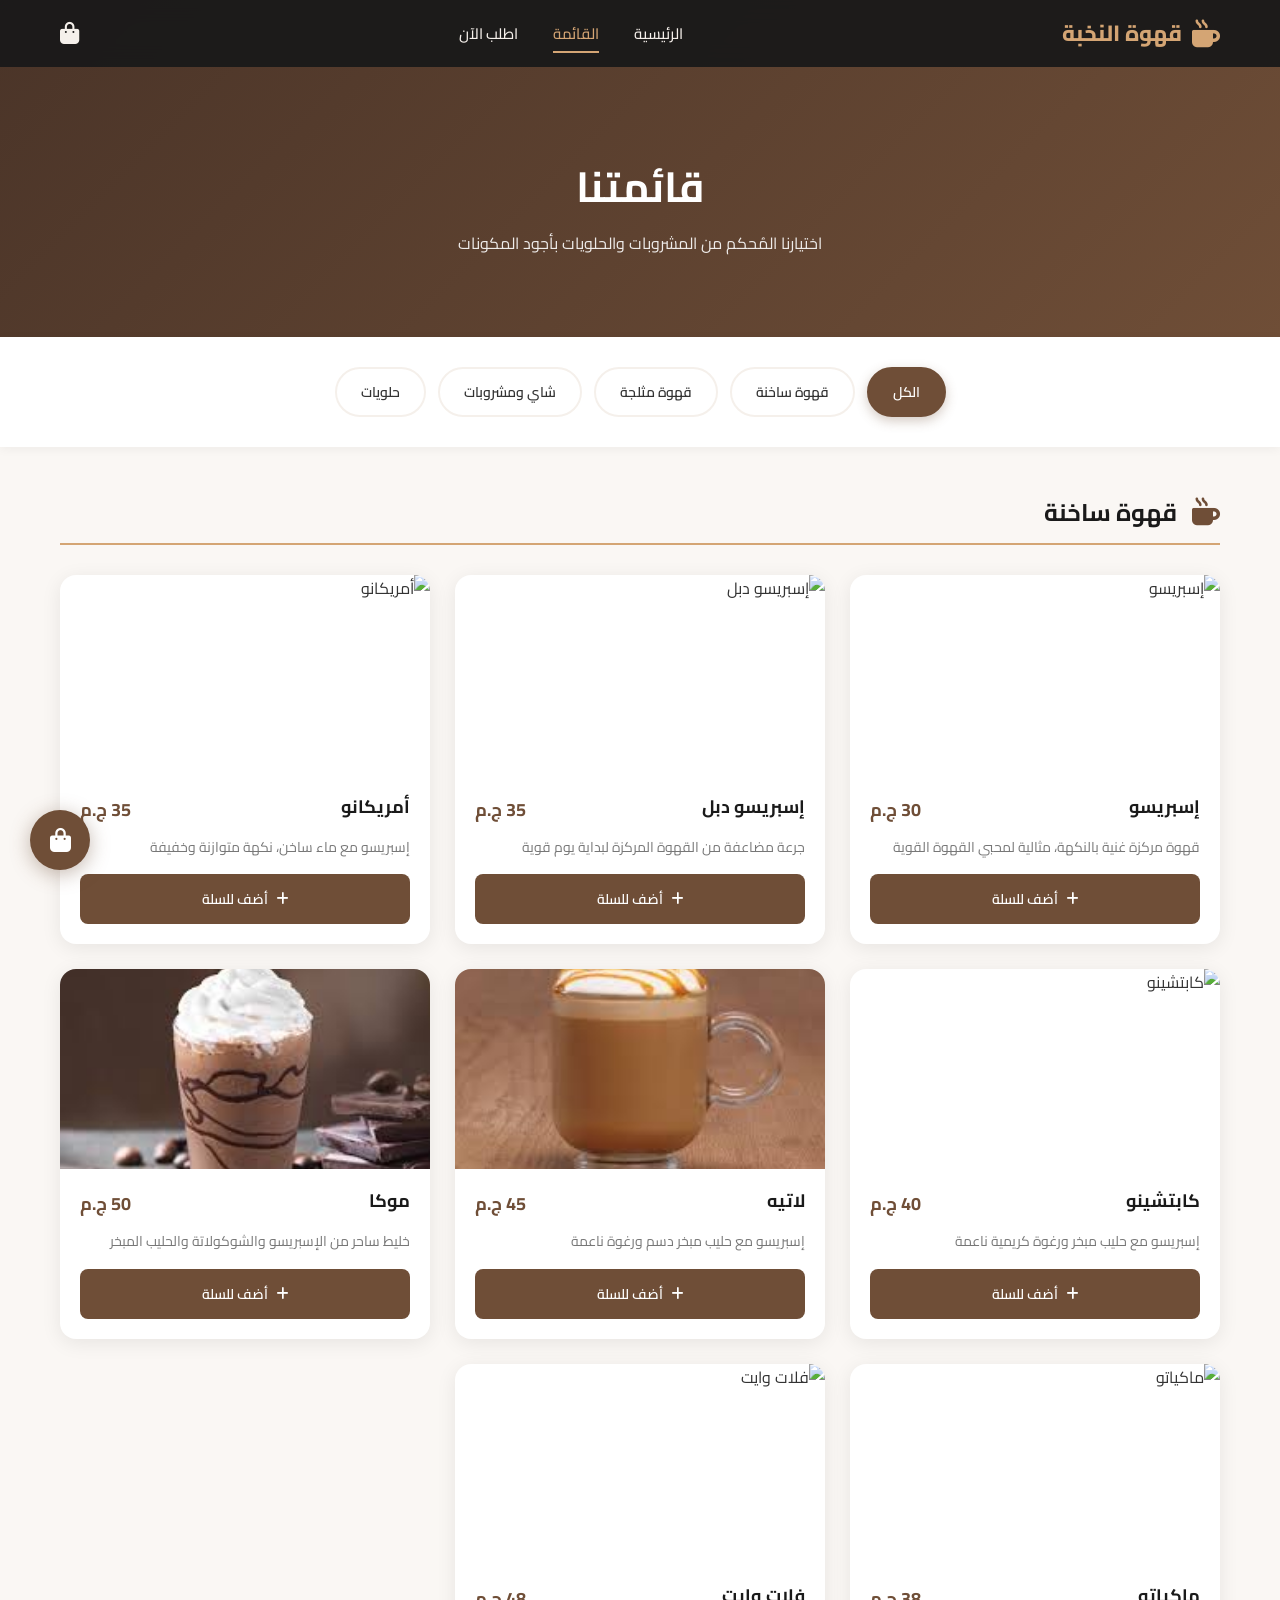
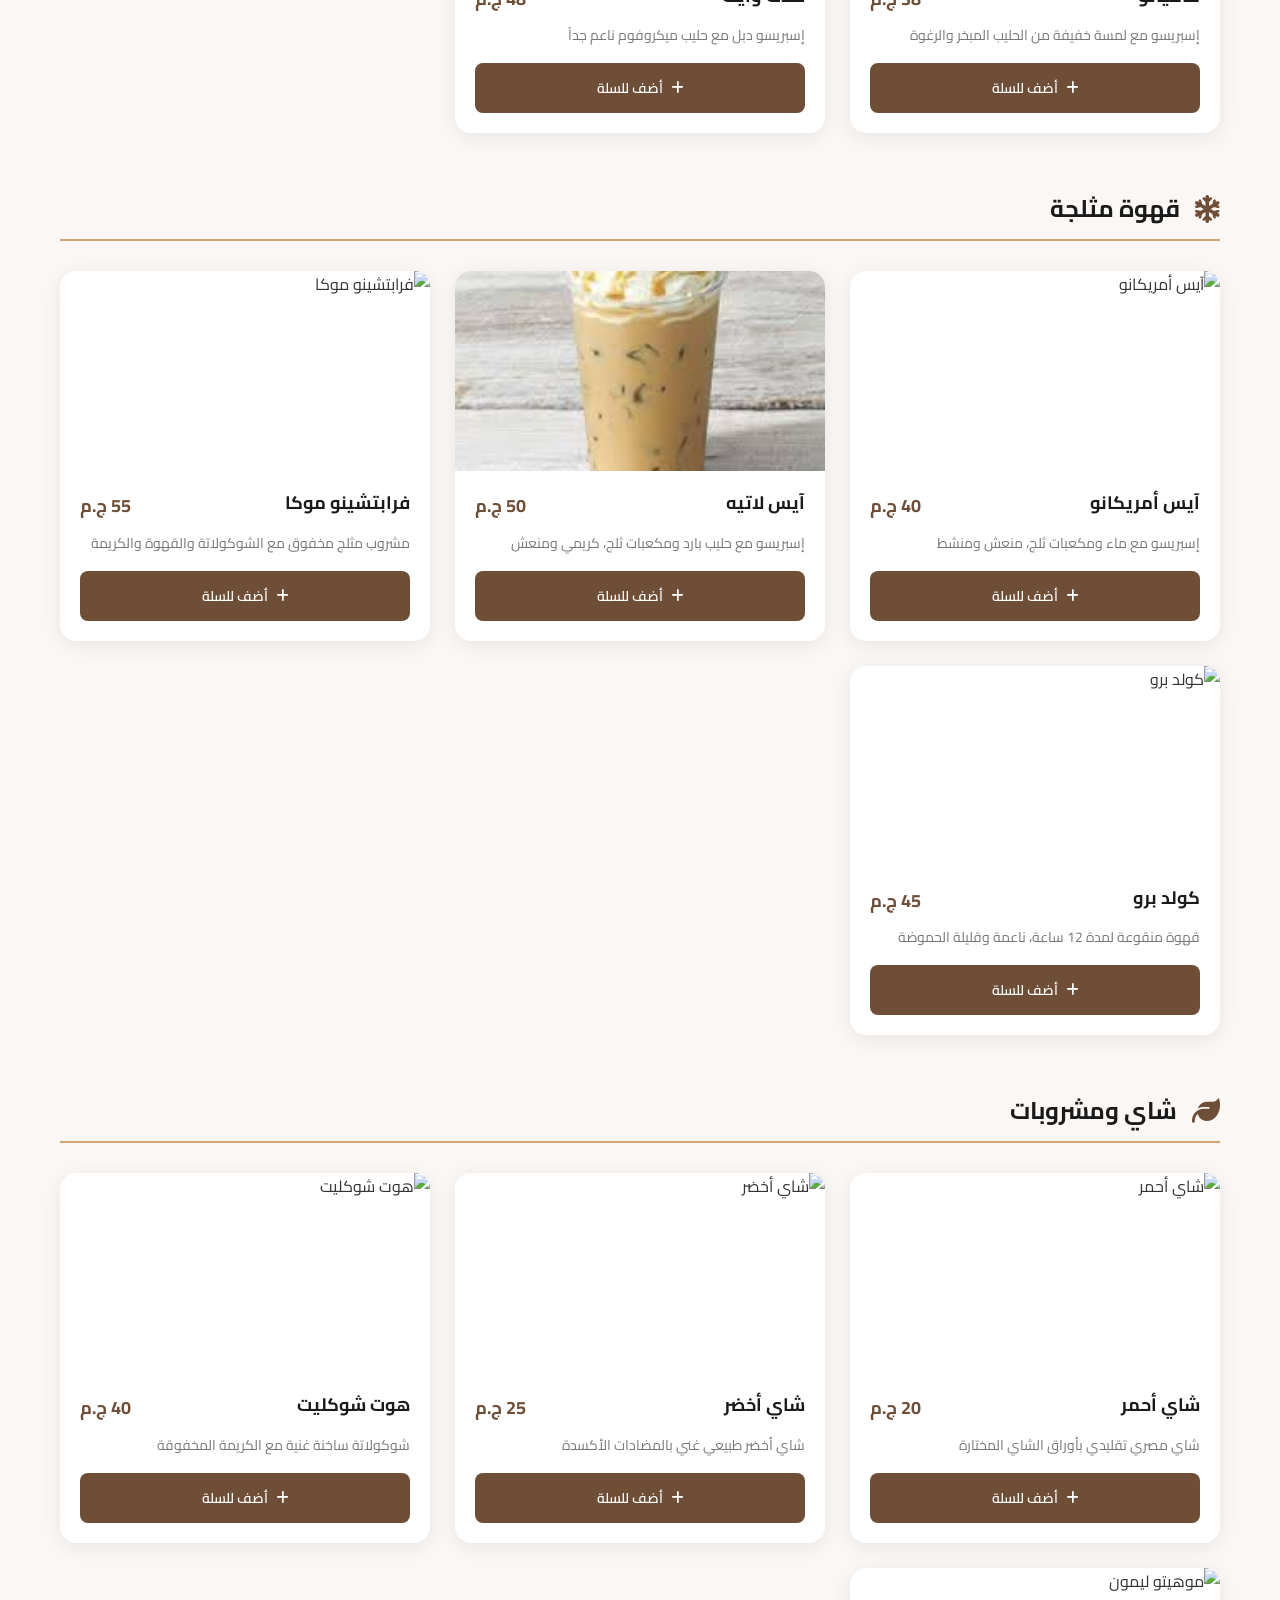
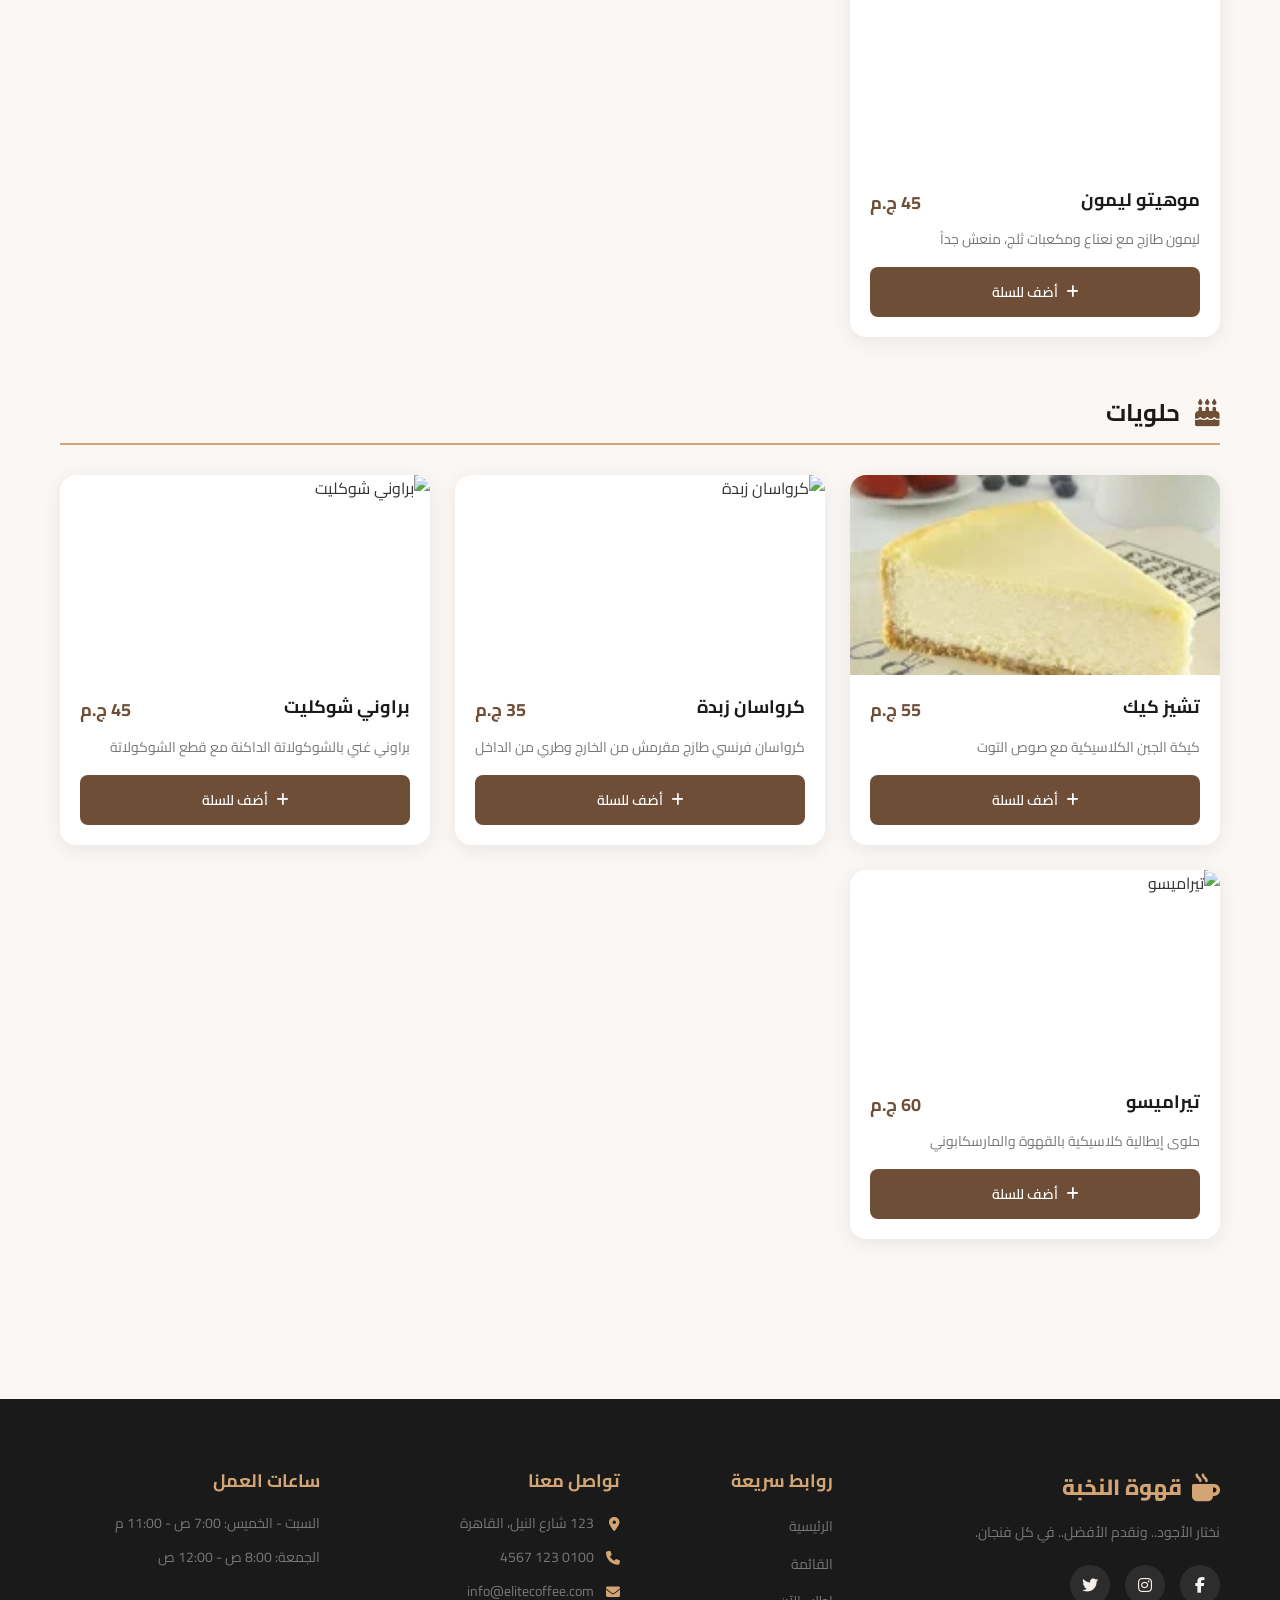
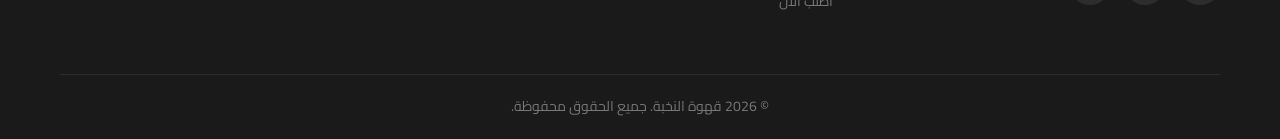
==== commit a838560c: "commit" ====
--- a/menu.html
+++ b/menu.html
@@ -90,9 +90,9 @@
                             </button>
                         </div>
                     </div>
-                    <div class="menu-item" data-id="3" data-name="أمريكانو" data-price="35" data-image="https://images.unsplash.com/photo-1551033406-611cf9a28f67?w=300&h=300&fit=crop">
-                        <div class="menu-item-image">
-                            <img src="https://images.unsplash.com/photo-1551033406-611cf9a28f67?w=300&h=300&fit=crop" alt="أمريكانو">
+                    <div class="menu-item" data-id="3" data-name="أمريكانو" data-price="35" data-image="https://coffeeunity.net/uploads/default/original/2X/8/8d95b0c57bebd326a9eb1f7ecea85647c7180f29.jpeg">
+                        <div class="menu-item-image">
+                            <img src="https://coffeeunity.net/uploads/default/original/2X/8/8d95b0c57bebd326a9eb1f7ecea85647c7180f29.jpeg" alt="أمريكانو">
                         </div>
                         <div class="menu-item-info">
                             <div class="menu-item-header">
@@ -120,9 +120,9 @@
                             </button>
                         </div>
                     </div>
-                    <div class="menu-item" data-id="5" data-name="لاتيه" data-price="45" data-image="https://images.unsplash.com/photo-1514432324607-a09d9b4aefda?w=300&h=300&fit=crop">
-                        <div class="menu-item-image">
-                            <img src="https://images.unsplash.com/photo-1514432324607-a09d9b4aefda?w=300&h=300&fit=crop" alt="لاتيه">
+                    <div class="menu-item" data-id="5" data-name="لاتيه" data-price="45" data-image="[data-uri]">
+                        <div class="menu-item-image">
+                            <img src="[data-uri]" alt="لاتيه">
                         </div>
                         <div class="menu-item-info">
                             <div class="menu-item-header">
@@ -135,9 +135,9 @@
                             </button>
                         </div>
                     </div>
-                    <div class="menu-item" data-id="6" data-name="موكا" data-price="50" data-image="https://images.unsplash.com/photo-1517701604599-bb29b5dd7359?w=300&h=300&fit=crop">
-                        <div class="menu-item-image">
-                            <img src="https://images.unsplash.com/photo-1517701604599-bb29b5dd7359?w=300&h=300&fit=crop" alt="موكا">
+                    <div class="menu-item" data-id="6" data-name="موكا" data-price="50" data-image="[data-uri]">
+                        <div class="menu-item-image">
+                            <img src="[data-uri]" alt="موكا">
                         </div>
                         <div class="menu-item-info">
                             <div class="menu-item-header">
@@ -205,9 +205,9 @@
                             </button>
                         </div>
                     </div>
-                    <div class="menu-item" data-id="10" data-name="آيس لاتيه" data-price="50" data-image="https://images.unsplash.com/photo-1436491865332-7a61a109cc05?w=300&h=300&fit=crop">
-                        <div class="menu-item-image">
-                            <img src="https://images.unsplash.com/photo-1436491865332-7a61a109cc05?w=300&h=300&fit=crop" alt="آيس لاتيه">
+                    <div class="menu-item" data-id="10" data-name="آيس لاتيه" data-price="50" data-image="[data-uri]">
+                        <div class="menu-item-image">
+                            <img src="[data-uri]" alt="آيس لاتيه">
                         </div>
                         <div class="menu-item-info">
                             <div class="menu-item-header">
@@ -330,9 +330,9 @@
                     <h2>حلويات</h2>
                 </div>
                 <div class="menu-grid">
-                    <div class="menu-item" data-id="17" data-name="تشيز كيك" data-price="55" data-image="https://images.unsplash.com/photo-1524351199678-941a58a3df26?w=300&h=300&fit=crop">
-                        <div class="menu-item-image">
-                            <img src="https://images.unsplash.com/photo-1524351199678-941a58a3df26?w=300&h=300&fit=crop" alt="تشيز كيك">
+                    <div class="menu-item" data-id="17" data-name="تشيز كيك" data-price="55" data-image="[data-uri]">
+                        <div class="menu-item-image">
+                            <img src="[data-uri]" alt="تشيز كيك">
                         </div>
                         <div class="menu-item-info">
                             <div class="menu-item-header">
@@ -345,9 +345,9 @@
                             </button>
                         </div>
                     </div>
-                    <div class="menu-item" data-id="18" data-name="كرواسان زبدة" data-price="35" data-image="https://images.unsplash.com/photo-1555507036-ab1f40388085?w=300&h=300&fit=crop">
-                        <div class="menu-item-image">
-                            <img src="https://images.unsplash.com/photo-1555507036-ab1f40388085?w=300&h=300&fit=crop" alt="كرواسان زبدة">
+                    <div class="menu-item" data-id="18" data-name="كرواسان زبدة" data-price="35" data-image="https://encrypted-tbn0.gstatic.com/images?q=tbn:ANd9GcRZDmUT5Flrg8PLZWcFLgaDkoo1Tb03A87hmA&s">
+                        <div class="menu-item-image">
+                            <img src="https://encrypted-tbn0.gstatic.com/images?q=tbn:ANd9GcRZDmUT5Flrg8PLZWcFLgaDkoo1Tb03A87hmA&s" alt="كرواسان زبدة">
                         </div>
                         <div class="menu-item-info">
                             <div class="menu-item-header">
